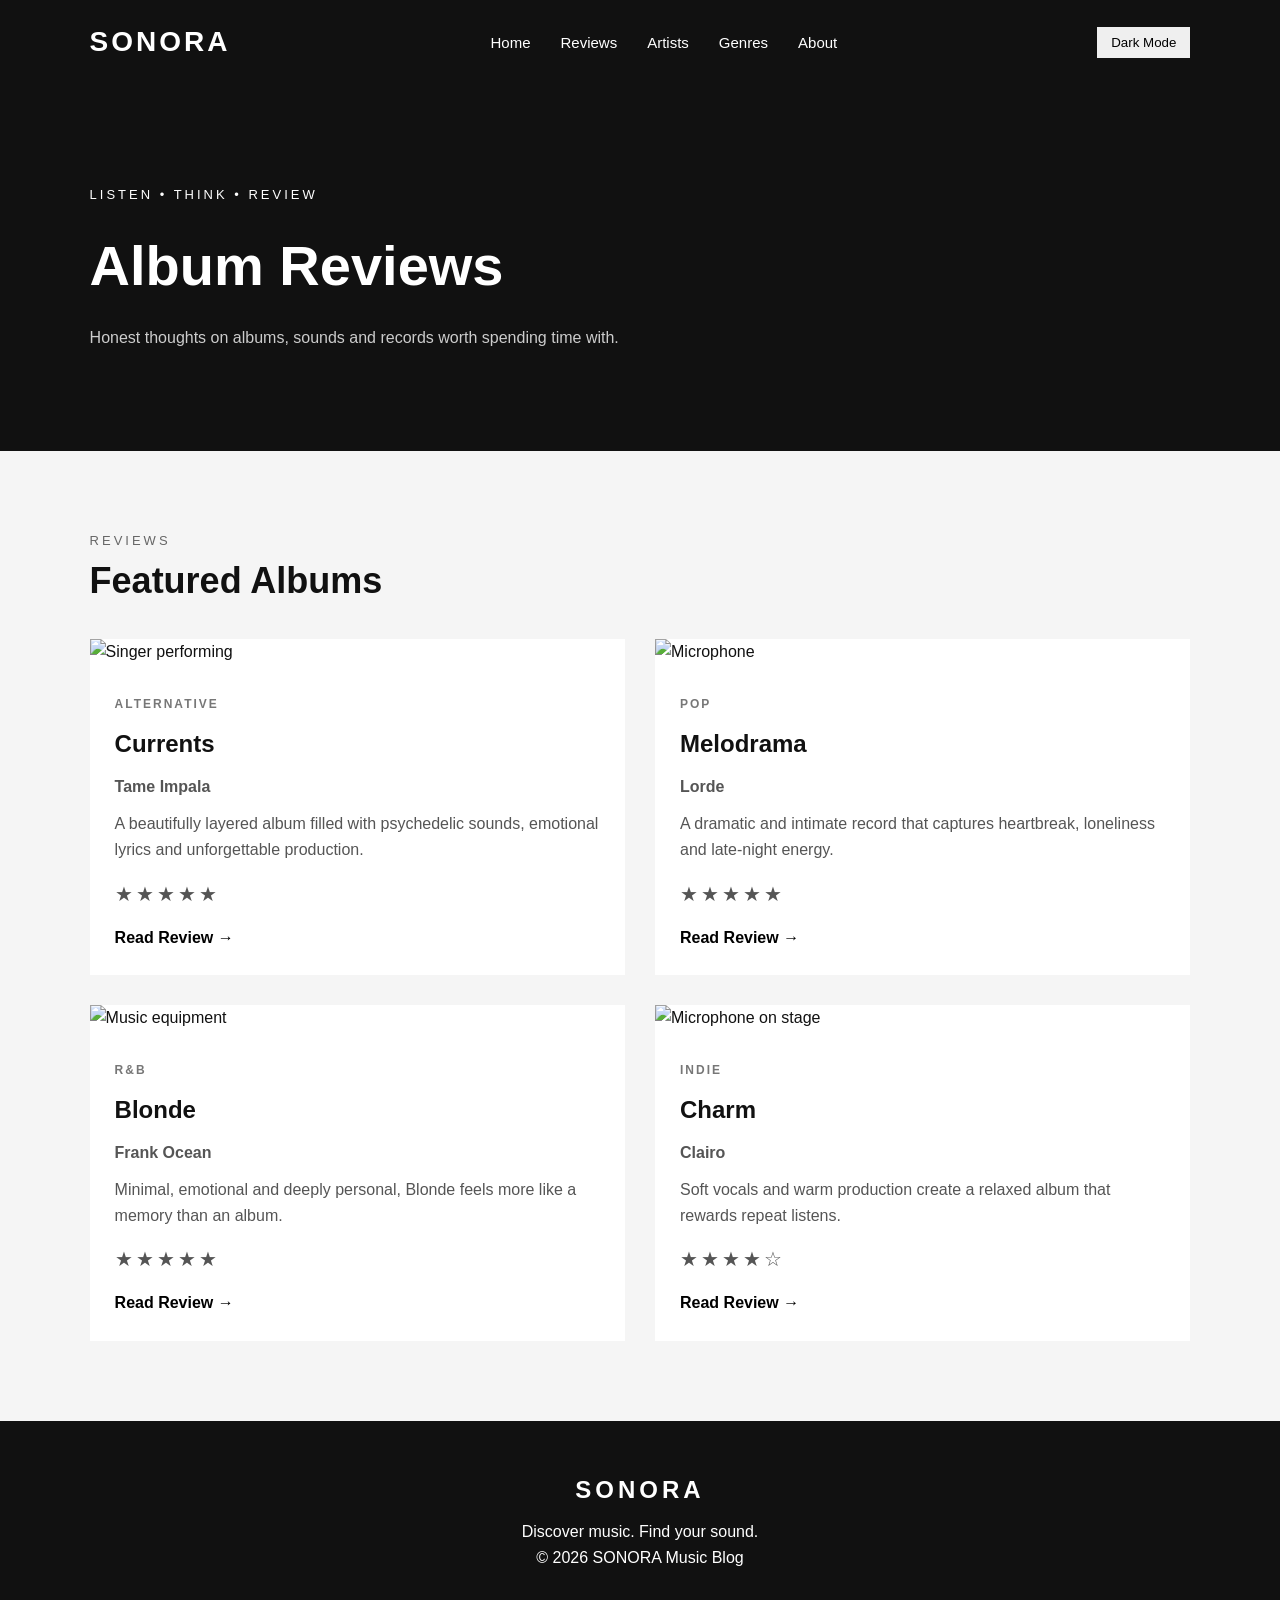
==== reviews.html @ 98fb512d "Add reviews page" ====
<!DOCTYPE html>
<html lang="en">
<head>
    <meta charset="UTF-8">
    <meta name="viewport" content="width=device-width, initial-scale=1.0">
    <title>SONORA - Reviews</title>

    <link rel="stylesheet" href="style.css">
</head>

<body>

    <!-- Navigation -->
    <header>
        <nav class="navbar">
            <div class="logo">SONORA</div>

            <ul class="nav-links">
                <li><a href="index.html">Home</a></li>
                <li><a href="reviews.html">Reviews</a></li>
                <li><a href="#">Artists</a></li>
                <li><a href="#">Genres</a></li>
                <li><a href="#">About</a></li>
            </ul>

            <button id="themeButton">Dark Mode</button>
        </nav>
    </header>


    <!-- Page Header -->
    <section class="page-header">
        <p class="small-title">LISTEN • THINK • REVIEW</p>
        <h1>Album Reviews</h1>
        <p>
            Honest thoughts on albums, sounds and records
            worth spending time with.
        </p>
    </section>


    <!-- Reviews -->
    <section class="reviews-section">

        <div class="section-title">
            <p>REVIEWS</p>
            <h2>Featured Albums</h2>
        </div>

        <div class="post-grid">

            <!-- Review 1 -->
            <article class="post-card">

                <img
                    src="https://images.unsplash.com/photo-1493225457124-a3eb161ffa5f?auto=format&fit=crop&w=800&q=80"
                    alt="Singer performing">

                <div class="post-content">

                    <span class="category">ALTERNATIVE</span>

                    <h3>Currents</h3>

                    <p class="artist-name">Tame Impala</p>

                    <p>
                        A beautifully layered album filled with
                        psychedelic sounds, emotional lyrics and
                        unforgettable production.
                    </p>

                    <p class="rating">★★★★★</p>

                    <a href="#">Read Review →</a>

                </div>

            </article>


            <!-- Review 2 -->
            <article class="post-card">

                <img
                    src="https://images.unsplash.com/photo-1511671782779-c97d3d27a1d4?auto=format&fit=crop&w=800&q=80"
                    alt="Microphone">

                <div class="post-content">

                    <span class="category">POP</span>

                    <h3>Melodrama</h3>

                    <p class="artist-name">Lorde</p>

                    <p>
                        A dramatic and intimate record that captures
                        heartbreak, loneliness and late-night energy.
                    </p>

                    <p class="rating">★★★★★</p>

                    <a href="#">Read Review →</a>

                </div>

            </article>


            <!-- Review 3 -->
            <article class="post-card">

                <img
                    src="https://images.unsplash.com/photo-1521337581100-8ca9a73a5f79?auto=format&fit=crop&w=800&q=80"
                    alt="Music equipment">

                <div class="post-content">

                    <span class="category">R&B</span>

                    <h3>Blonde</h3>

                    <p class="artist-name">Frank Ocean</p>

                    <p>
                        Minimal, emotional and deeply personal,
                        Blonde feels more like a memory than an album.
                    </p>

                    <p class="rating">★★★★★</p>

                    <a href="#">Read Review →</a>

                </div>

            </article>


            <!-- Review 4 -->
            <article class="post-card">

                <img
                    src="https://images.unsplash.com/photo-1516280440614-37939bbacd81?auto=format&fit=crop&w=800&q=80"
                    alt="Microphone on stage">

                <div class="post-content">

                    <span class="category">INDIE</span>

                    <h3>Charm</h3>

                    <p class="artist-name">Clairo</p>

                    <p>
                        Soft vocals and warm production create
                        a relaxed album that rewards repeat listens.
                    </p>

                    <p class="rating">★★★★☆</p>

                    <a href="#">Read Review →</a>

                </div>

            </article>

        </div>

    </section>


    <!-- Footer -->
    <footer>
        <h2>SONORA</h2>
        <p>Discover music. Find your sound.</p>
        <p>© 2026 SONORA Music Blog</p>
    </footer>

</body>
</html>
---- style.css ----
* {
    margin: 0;
    padding: 0;
    box-sizing: border-box;
}

html {
    scroll-behavior: smooth;
}

body {
    font-family: Arial, sans-serif;
    background-color: #f5f5f5;
    color: #111;
    line-height: 1.6;
}

/* Navigation */

.navbar {
    display: flex;
    justify-content: space-between;
    align-items: center;

    padding: 20px 7%;

    background-color: #111;
    color: white;
}

.logo {
    font-size: 28px;
    font-weight: bold;
    letter-spacing: 3px;
}

.nav-links {
    display: flex;
    gap: 30px;
    list-style: none;
}

.nav-links a {
    color: white;
    text-decoration: none;
    font-size: 15px;
}

.nav-links a:hover {
    text-decoration: underline;
}

#themeButton {
    padding: 8px 14px;
    border: none;
    cursor: pointer;
}


/* Hero */

.hero {
    min-height: 600px;

    display: flex;
    align-items: center;

    padding: 80px 7%;

    background-image:
        linear-gradient(rgba(0, 0, 0, 0.6), rgba(0, 0, 0, 0.6)),
        url("https://images.unsplash.com/photo-1516280440614-37939bbacd81?auto=format&fit=crop&w=1600&q=80");

    background-size: cover;
    background-position: center;

    color: white;
}

.hero-text {
    max-width: 650px;
}

.small-title {
    font-size: 13px;
    letter-spacing: 3px;
    margin-bottom: 15px;
}

.hero h1 {
    font-size: 60px;
    line-height: 1.1;
    margin-bottom: 20px;
}

.hero-text p {
    max-width: 550px;
}

.hero-button {
    display: inline-block;

    margin-top: 25px;
    padding: 12px 22px;

    background-color: white;
    color: black;

    text-decoration: none;
    font-weight: bold;
}


/* Common Section */

.featured,
.latest {
    padding: 80px 7%;
}

.section-title p {
    font-size: 13px;
    letter-spacing: 3px;
    color: #666;
}

.section-title h2 {
    font-size: 36px;
    margin-bottom: 30px;
}


/* Featured */

.featured-box {
    display: grid;
    grid-template-columns: 1fr 1fr;
    background-color: white;
}

.featured-image img {
    width: 100%;
    height: 100%;
    object-fit: cover;
}

.featured-content {
    padding: 50px;
}

.category {
    font-size: 12px;
    letter-spacing: 2px;
    color: #777;
    font-weight: bold;
}

.featured-content h3 {
    font-size: 32px;
    margin: 15px 0;
}

.featured-content p {
    color: #555;
}

.date {
    margin-top: 20px;
    font-size: 13px;
}

.read-more {
    display: inline-block;
    margin-top: 20px;

    color: black;
    font-weight: bold;
    text-decoration: none;
}


/* Post Cards */

.post-grid {
    display: grid;

    grid-template-columns: repeat(2, 1fr);

    gap: 30px;
}

.post-card {
    background-color: white;
}

.post-card img {
    width: 100%;
    height: 280px;
    object-fit: cover;
}

.post-content {
    padding: 25px;
}

.post-content h3 {
    font-size: 24px;
    margin: 10px 0;
}

.post-content p {
    color: #555;
}

.post-content a {
    display: inline-block;
    margin-top: 15px;

    color: black;
    font-weight: bold;
    text-decoration: none;
}


/* Footer */

footer {
    padding: 50px 7%;

    background-color: #111;
    color: white;

    text-align: center;
}

footer h2 {
    letter-spacing: 4px;
    margin-bottom: 10px;
}


/* Responsive */

@media (max-width: 768px) {

    .navbar {
        flex-direction: column;
        gap: 15px;
    }

    .nav-links {
        flex-wrap: wrap;
        justify-content: center;
        gap: 15px;
    }

    .hero {
        min-height: 500px;
    }

    .hero h1 {
        font-size: 42px;
    }

    .featured-box {
        grid-template-columns: 1fr;
    }

    .post-grid {
        grid-template-columns: 1fr;
    }

}
/* Reviews Page */

.page-header {
    padding: 100px 7%;
    background-color: #111;
    color: white;
}

.page-header h1 {
    font-size: 56px;
    margin: 10px 0 15px;
}

.page-header p:last-child {
    max-width: 600px;
    color: #ccc;
}

.reviews-section {
    padding: 80px 7%;
}

.artist-name {
    font-weight: bold;
    color: #777;
    margin-bottom: 12px;
}

.rating {
    font-size: 20px;
    letter-spacing: 3px;
    margin-top: 15px;
}
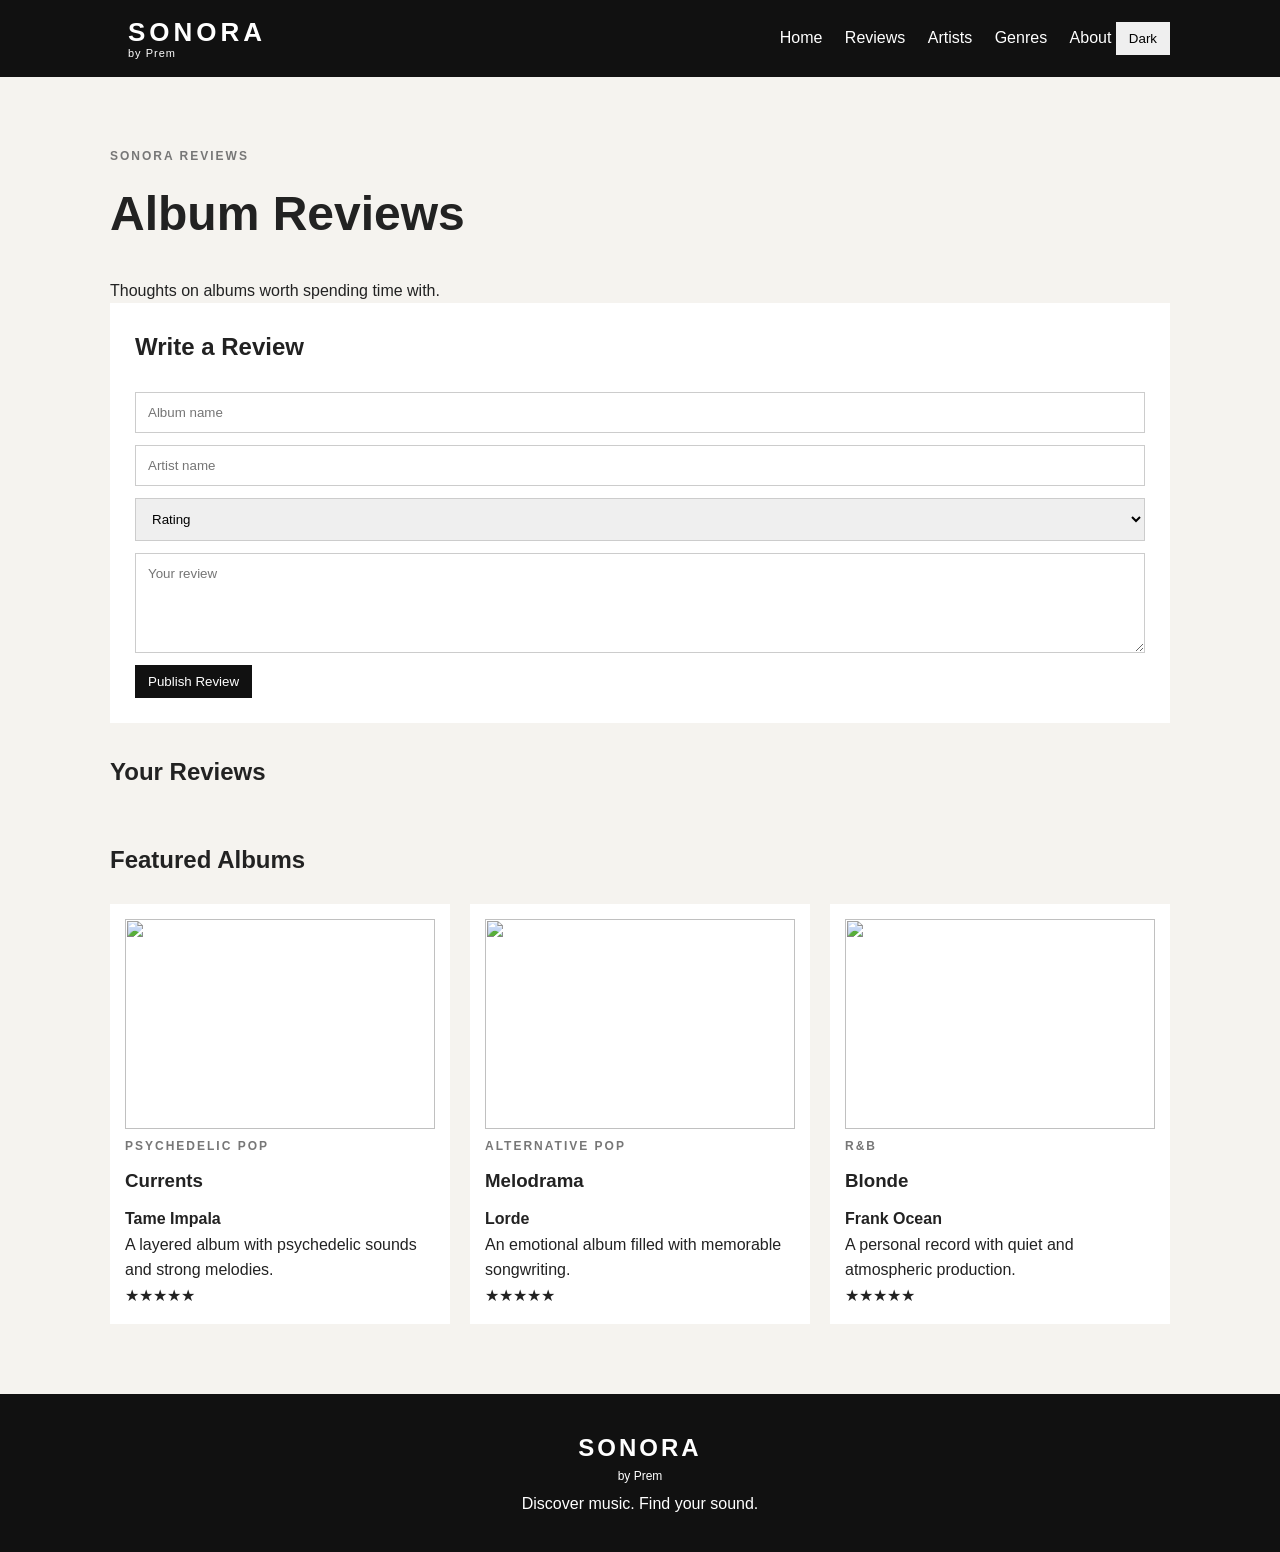
==== commit dc312680: "Updated SONORA branding" ====
--- a/reviews.html
+++ b/reviews.html
@@ -1,181 +1,95 @@
 <!DOCTYPE html>
-<html lang="en">
+<html>
 <head>
-    <meta charset="UTF-8">
-    <meta name="viewport" content="width=device-width, initial-scale=1.0">
     <title>SONORA - Reviews</title>
-
     <link rel="stylesheet" href="style.css">
 </head>
-
 <body>
 
-    <!-- Navigation -->
-    <header>
-        <nav class="navbar">
-            <div class="logo">SONORA</div>
+<header>
+    <div class="nav">
+        <a href="index.html" class="logo"><span>SONORA</span><span class="logo-by">by Prem</span></a>
+        <div>
+            <a href="index.html">Home</a>
+            <a href="reviews.html">Reviews</a>
+            <a href="artists.html">Artists</a>
+            <a href="genres.html">Genres</a>
+            <a href="about.html">About</a>
+            <button id="themeButton">Dark</button>
+        </div>
+    </div>
+</header>
 
-            <ul class="nav-links">
-                <li><a href="index.html">Home</a></li>
-                <li><a href="reviews.html">Reviews</a></li>
-                <li><a href="#">Artists</a></li>
-                <li><a href="#">Genres</a></li>
-                <li><a href="#">About</a></li>
-            </ul>
+<section class="page">
+    <p class="label">SONORA REVIEWS</p>
+    <h1>Album Reviews</h1>
+    <p>Thoughts on albums worth spending time with.</p>
 
-            <button id="themeButton">Dark Mode</button>
-        </nav>
-    </header>
+    <div class="review-form">
+        <h2>Write a Review</h2>
 
+        <form id="reviewForm">
+            <input id="album" placeholder="Album name" required>
+            <input id="artist" placeholder="Artist name" required>
 
-    <!-- Page Header -->
-    <section class="page-header">
-        <p class="small-title">LISTEN • THINK • REVIEW</p>
-        <h1>Album Reviews</h1>
-        <p>
-            Honest thoughts on albums, sounds and records
-            worth spending time with.
-        </p>
-    </section>
+            <select id="rating" required>
+                <option value="">Rating</option>
+                <option>5</option>
+                <option>4</option>
+                <option>3</option>
+                <option>2</option>
+                <option>1</option>
+            </select>
 
+            <textarea id="reviewText" placeholder="Your review" required></textarea>
 
-    <!-- Reviews -->
-    <section class="reviews-section">
+            <button type="submit">Publish Review</button>
+        </form>
+    </div>
 
-        <div class="section-title">
-            <p>REVIEWS</p>
-            <h2>Featured Albums</h2>
+    <h2>Your Reviews</h2>
+    <div id="reviewList"></div>
+
+    <h2 class="space">Featured Albums</h2>
+
+    <div class="cards">
+
+        <div class="card">
+            <img src="https://images.unsplash.com/photo-1493225457124-a3eb161ffa5f?auto=format&fit=crop&w=600&q=80">
+            <p class="label">PSYCHEDELIC POP</p>
+            <h3>Currents</h3>
+            <p><b>Tame Impala</b></p>
+            <p>A layered album with psychedelic sounds and strong melodies.</p>
+            <p>★★★★★</p>
         </div>
 
-        <div class="post-grid">
-
-            <!-- Review 1 -->
-            <article class="post-card">
-
-                <img
-                    src="https://images.unsplash.com/photo-1493225457124-a3eb161ffa5f?auto=format&fit=crop&w=800&q=80"
-                    alt="Singer performing">
-
-                <div class="post-content">
-
-                    <span class="category">ALTERNATIVE</span>
-
-                    <h3>Currents</h3>
-
-                    <p class="artist-name">Tame Impala</p>
-
-                    <p>
-                        A beautifully layered album filled with
-                        psychedelic sounds, emotional lyrics and
-                        unforgettable production.
-                    </p>
-
-                    <p class="rating">★★★★★</p>
-
-                    <a href="#">Read Review →</a>
-
-                </div>
-
-            </article>
-
-
-            <!-- Review 2 -->
-            <article class="post-card">
-
-                <img
-                    src="https://images.unsplash.com/photo-1511671782779-c97d3d27a1d4?auto=format&fit=crop&w=800&q=80"
-                    alt="Microphone">
-
-                <div class="post-content">
-
-                    <span class="category">POP</span>
-
-                    <h3>Melodrama</h3>
-
-                    <p class="artist-name">Lorde</p>
-
-                    <p>
-                        A dramatic and intimate record that captures
-                        heartbreak, loneliness and late-night energy.
-                    </p>
-
-                    <p class="rating">★★★★★</p>
-
-                    <a href="#">Read Review →</a>
-
-                </div>
-
-            </article>
-
-
-            <!-- Review 3 -->
-            <article class="post-card">
-
-                <img
-                    src="https://images.unsplash.com/photo-1521337581100-8ca9a73a5f79?auto=format&fit=crop&w=800&q=80"
-                    alt="Music equipment">
-
-                <div class="post-content">
-
-                    <span class="category">R&B</span>
-
-                    <h3>Blonde</h3>
-
-                    <p class="artist-name">Frank Ocean</p>
-
-                    <p>
-                        Minimal, emotional and deeply personal,
-                        Blonde feels more like a memory than an album.
-                    </p>
-
-                    <p class="rating">★★★★★</p>
-
-                    <a href="#">Read Review →</a>
-
-                </div>
-
-            </article>
-
-
-            <!-- Review 4 -->
-            <article class="post-card">
-
-                <img
-                    src="https://images.unsplash.com/photo-1516280440614-37939bbacd81?auto=format&fit=crop&w=800&q=80"
-                    alt="Microphone on stage">
-
-                <div class="post-content">
-
-                    <span class="category">INDIE</span>
-
-                    <h3>Charm</h3>
-
-                    <p class="artist-name">Clairo</p>
-
-                    <p>
-                        Soft vocals and warm production create
-                        a relaxed album that rewards repeat listens.
-                    </p>
-
-                    <p class="rating">★★★★☆</p>
-
-                    <a href="#">Read Review →</a>
-
-                </div>
-
-            </article>
-
+        <div class="card">
+            <img src="https://images.unsplash.com/photo-1516280440614-37939bbacd81?auto=format&fit=crop&w=600&q=80">
+            <p class="label">ALTERNATIVE POP</p>
+            <h3>Melodrama</h3>
+            <p><b>Lorde</b></p>
+            <p>An emotional album filled with memorable songwriting.</p>
+            <p>★★★★★</p>
         </div>
 
-    </section>
+        <div class="card">
+            <img src="https://images.unsplash.com/photo-1521337581100-8ca9a73a5f79?auto=format&fit=crop&w=600&q=80">
+            <p class="label">R&B</p>
+            <h3>Blonde</h3>
+            <p><b>Frank Ocean</b></p>
+            <p>A personal record with quiet and atmospheric production.</p>
+            <p>★★★★★</p>
+        </div>
 
+    </div>
+</section>
 
-    <!-- Footer -->
-    <footer>
-        <h2>SONORA</h2>
-        <p>Discover music. Find your sound.</p>
-        <p>© 2026 SONORA Music Blog</p>
-    </footer>
+<footer>
+    <h2>SONORA</h2>
+    <p class="footer-by">by Prem</p>
+    <p>Discover music. Find your sound.</p>
+</footer>
 
+<script src="script.js"></script>
 </body>
 </html>
--- a/style.css
+++ b/style.css
@@ -1,306 +1,283 @@
 * {
+    box-sizing: border-box;
     margin: 0;
     padding: 0;
-    box-sizing: border-box;
-}
-
-html {
-    scroll-behavior: smooth;
 }
 
 body {
     font-family: Arial, sans-serif;
-    background-color: #f5f5f5;
-    color: #111;
+    background: #f5f3ef;
+    color: #222;
     line-height: 1.6;
 }
 
-/* Navigation */
-
-.navbar {
+header {
+    background: #111;
+    color: white;
+}
+
+.nav {
+    max-width: 1100px;
+    margin: auto;
+    padding: 18px 20px;
+
     display: flex;
     justify-content: space-between;
     align-items: center;
-
-    padding: 20px 7%;
-
-    background-color: #111;
-    color: white;
 }
 
 .logo {
-    font-size: 28px;
-    font-weight: bold;
-    letter-spacing: 3px;
-}
-
-.nav-links {
     display: flex;
-    gap: 30px;
-    list-style: none;
-}
-
-.nav-links a {
+    flex-direction: column;
     color: white;
     text-decoration: none;
-    font-size: 15px;
-}
-
-.nav-links a:hover {
-    text-decoration: underline;
-}
-
-#themeButton {
-    padding: 8px 14px;
+    font-size: 26px;
+    font-weight: bold;
+    letter-spacing: 4px;
+    line-height: 1.1;
+}
+
+.logo-by {
+    font-size: 11px;
+    font-weight: normal;
+    letter-spacing: 1px;
+}
+
+.nav a {
+    color: white;
+    text-decoration: none;
+    margin-left: 18px;
+}
+
+.nav a:hover {
+    color: #bbb;
+}
+
+button {
+    padding: 9px 13px;
     border: none;
     cursor: pointer;
 }
 
-
-/* Hero */
-
 .hero {
-    min-height: 600px;
-
-    display: flex;
-    align-items: center;
-
-    padding: 80px 7%;
-
-    background-image:
-        linear-gradient(rgba(0, 0, 0, 0.6), rgba(0, 0, 0, 0.6)),
+    min-height: 520px;
+    padding: 100px 8%;
+    color: white;
+
+    background:
+        linear-gradient(#0008, #0008),
         url("https://images.unsplash.com/photo-1516280440614-37939bbacd81?auto=format&fit=crop&w=1600&q=80");
 
     background-size: cover;
     background-position: center;
-
-    color: white;
-}
-
-.hero-text {
-    max-width: 650px;
-}
-
-.small-title {
-    font-size: 13px;
-    letter-spacing: 3px;
-    margin-bottom: 15px;
 }
 
 .hero h1 {
-    font-size: 60px;
+    font-size: 58px;
     line-height: 1.1;
-    margin-bottom: 20px;
-}
-
-.hero-text p {
+    margin: 15px 0;
+}
+
+.hero p {
     max-width: 550px;
 }
 
-.hero-button {
+.button {
     display: inline-block;
-
-    margin-top: 25px;
-    padding: 12px 22px;
-
-    background-color: white;
-    color: black;
-
+    margin-top: 20px;
+    padding: 11px 18px;
+    background: white;
+    color: #111;
     text-decoration: none;
     font-weight: bold;
 }
 
-
-/* Common Section */
-
-.featured,
-.latest {
-    padding: 80px 7%;
-}
-
-.section-title p {
-    font-size: 13px;
-    letter-spacing: 3px;
-    color: #666;
-}
-
-.section-title h2 {
-    font-size: 36px;
-    margin-bottom: 30px;
-}
-
-
-/* Featured */
-
-.featured-box {
+.section,
+.page {
+    max-width: 1100px;
+    margin: auto;
+    padding: 70px 20px;
+}
+
+.label {
+    font-size: 12px;
+    letter-spacing: 2px;
+    color: #777;
+    font-weight: bold;
+}
+
+h1 {
+    font-size: 48px;
+    margin: 10px 0 25px;
+}
+
+h2 {
+    margin-bottom: 25px;
+}
+
+.featured {
     display: grid;
     grid-template-columns: 1fr 1fr;
-    background-color: white;
-}
-
-.featured-image img {
+    background: white;
+}
+
+.featured img {
     width: 100%;
     height: 100%;
     object-fit: cover;
 }
 
-.featured-content {
-    padding: 50px;
-}
-
-.category {
-    font-size: 12px;
-    letter-spacing: 2px;
-    color: #777;
-    font-weight: bold;
-}
-
-.featured-content h3 {
-    font-size: 32px;
-    margin: 15px 0;
-}
-
-.featured-content p {
-    color: #555;
-}
-
-.date {
-    margin-top: 20px;
-    font-size: 13px;
-}
-
-.read-more {
-    display: inline-block;
-    margin-top: 20px;
-
-    color: black;
-    font-weight: bold;
-    text-decoration: none;
-}
-
-
-/* Post Cards */
-
-.post-grid {
-    display: grid;
-
-    grid-template-columns: repeat(2, 1fr);
-
-    gap: 30px;
-}
-
-.post-card {
-    background-color: white;
-}
-
-.post-card img {
-    width: 100%;
-    height: 280px;
-    object-fit: cover;
-}
-
-.post-content {
-    padding: 25px;
-}
-
-.post-content h3 {
-    font-size: 24px;
+.featured div {
+    padding: 40px;
+}
+
+.featured h3 {
+    font-size: 30px;
     margin: 10px 0;
 }
 
-.post-content p {
-    color: #555;
-}
-
-.post-content a {
+.featured a,
+.card a {
     display: inline-block;
     margin-top: 15px;
-
-    color: black;
-    font-weight: bold;
-    text-decoration: none;
-}
-
-
-/* Footer */
+    color: #111;
+    font-weight: bold;
+}
+
+.cards {
+    display: grid;
+    grid-template-columns: repeat(3, 1fr);
+    gap: 20px;
+}
+
+.card {
+    background: white;
+    padding: 15px;
+}
+
+.card img {
+    width: 100%;
+    height: 210px;
+    object-fit: cover;
+}
+
+.card h3 {
+    margin: 10px 0;
+}
+
+.review-form,
+.about,
+.user-review {
+    background: white;
+    padding: 25px;
+    margin-bottom: 30px;
+}
+
+#reviewForm {
+    display: grid;
+    gap: 12px;
+}
+
+#reviewForm input,
+#reviewForm select,
+#reviewForm textarea {
+    padding: 12px;
+    border: 1px solid #ccc;
+    font-family: Arial;
+}
+
+#reviewForm textarea {
+    height: 100px;
+}
+
+#reviewForm button {
+    background: #111;
+    color: white;
+    width: fit-content;
+}
+
+.space {
+    margin-top: 50px;
+}
+
+.genre-grid {
+    display: grid;
+    grid-template-columns: 1fr 1fr;
+    gap: 20px;
+}
+
+.genre {
+    background: white;
+    padding: 30px;
+    border-left: 4px solid #222;
+}
 
 footer {
-    padding: 50px 7%;
-
-    background-color: #111;
-    color: white;
-
+    background: #111;
+    color: white;
     text-align: center;
+    padding: 35px 20px;
 }
 
 footer h2 {
-    letter-spacing: 4px;
-    margin-bottom: 10px;
-}
-
-
-/* Responsive */
-
-@media (max-width: 768px) {
-
-    .navbar {
+    letter-spacing: 3px;
+    margin-bottom: 0;
+}
+
+.footer-by {
+    font-size: 12px;
+    margin-bottom: 5px;
+}
+
+/* Dark Mode */
+
+body.dark-mode {
+    background: #181818;
+    color: white;
+}
+
+body.dark-mode .card,
+body.dark-mode .featured,
+body.dark-mode .review-form,
+body.dark-mode .about,
+body.dark-mode .user-review,
+body.dark-mode .genre {
+    background: #292929;
+}
+
+body.dark-mode .card a,
+body.dark-mode .featured a {
+    color: white;
+}
+
+body.dark-mode p {
+    color: #ddd;
+}
+
+/* Mobile */
+
+@media (max-width: 700px) {
+
+    .nav {
         flex-direction: column;
         gap: 15px;
     }
 
-    .nav-links {
-        flex-wrap: wrap;
-        justify-content: center;
-        gap: 15px;
-    }
-
-    .hero {
-        min-height: 500px;
+    .nav a {
+        margin: 5px;
+        display: inline-block;
     }
 
     .hero h1 {
-        font-size: 42px;
-    }
-
-    .featured-box {
+        font-size: 40px;
+    }
+
+    .featured {
         grid-template-columns: 1fr;
     }
 
-    .post-grid {
+    .cards,
+    .genre-grid {
         grid-template-columns: 1fr;
     }
-
-}
-/* Reviews Page */
-
-.page-header {
-    padding: 100px 7%;
-    background-color: #111;
-    color: white;
-}
-
-.page-header h1 {
-    font-size: 56px;
-    margin: 10px 0 15px;
-}
-
-.page-header p:last-child {
-    max-width: 600px;
-    color: #ccc;
-}
-
-.reviews-section {
-    padding: 80px 7%;
-}
-
-.artist-name {
-    font-weight: bold;
-    color: #777;
-    margin-bottom: 12px;
-}
-
-.rating {
-    font-size: 20px;
-    letter-spacing: 3px;
-    margin-top: 15px;
 }
